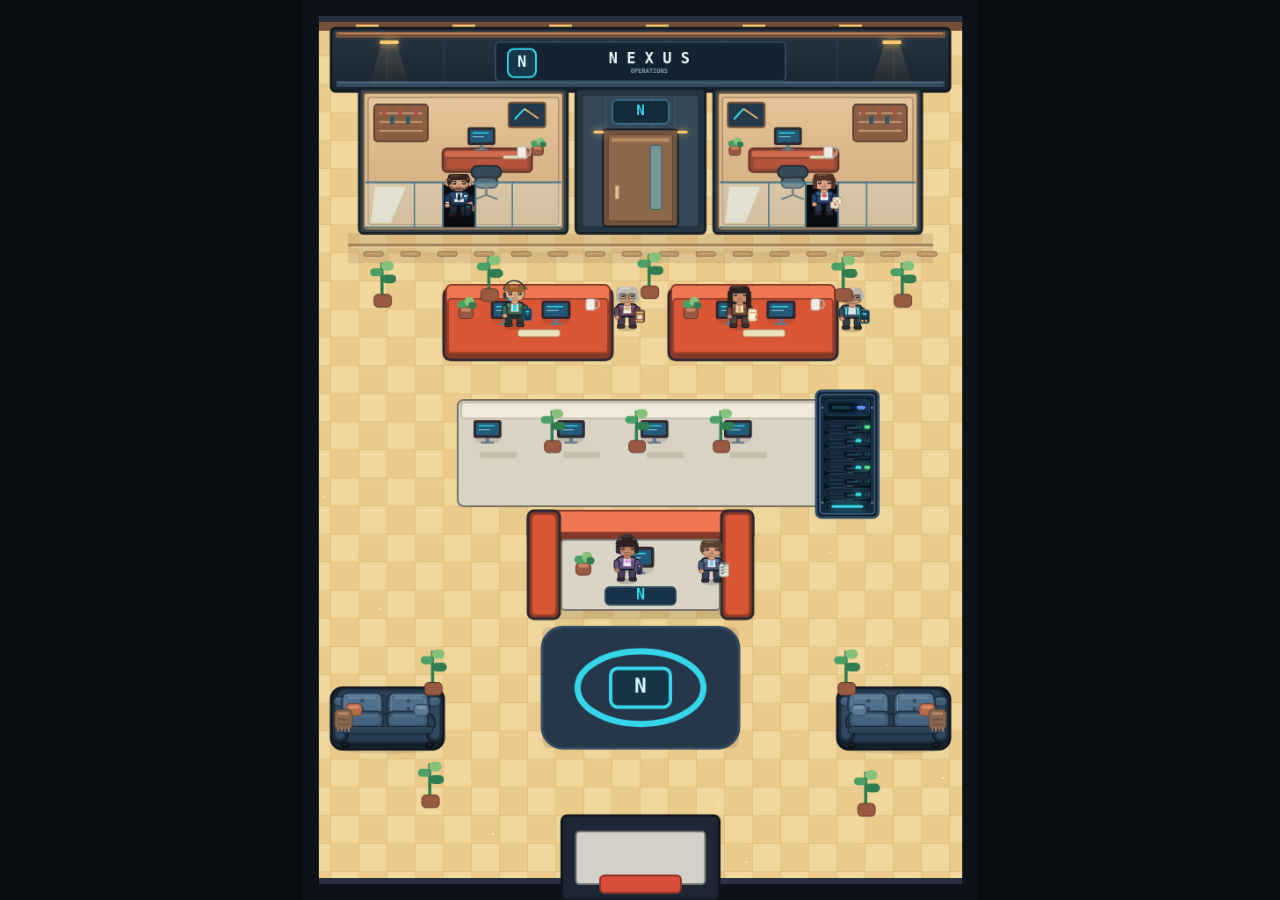
==== index.html @ 33856829 "Office 2.11 finish detailed recognizable character ensemble" ====
<!doctype html>
<html lang="de">
<head>
  <meta charset="utf-8">
  <meta name="viewport" content="width=device-width,initial-scale=1,viewport-fit=cover">
  <meta name="theme-color" content="#080b10">
  <meta http-equiv="Cache-Control" content="no-cache, no-store, must-revalidate">
  <title>NEXUS Office 2.11</title>
  <link rel="stylesheet" href="./styles.css?v=310">
</head>
<body>
  <main class="office-fullscreen">
    <canvas id="game" width="768" height="1024" aria-label="NEXUS Office"></canvas>
  </main>

  <script src="./map-data.js?v=310"></script>
  <script src="./sprite-system.js?v=310"></script>
  <script src="./app.js?v=310"></script>
</body>
</html>
---- styles.css ----
*{box-sizing:border-box}
html,body{
  margin:0;
  width:100%;
  height:100%;
  min-height:100%;
  overflow:hidden;
  overscroll-behavior:none;
  background:#080b10;
}
body{
  min-height:100dvh;
  display:grid;
  place-items:center;
}
.office-fullscreen{
  width:100vw;
  height:100dvh;
  display:flex;
  align-items:center;
  justify-content:center;
  overflow:hidden;
  background:#080b10;
}
#game{
  display:block;
  width:min(100vw,75dvh);
  height:auto;
  max-width:100vw;
  max-height:100dvh;
  aspect-ratio:3/4;
  background:#080b10;
  image-rendering:auto;
  touch-action:none;
  user-select:none;
  -webkit-user-select:none;
  -webkit-touch-callout:none;
}
@media (orientation:landscape){
  #game{
    width:auto;
    height:100dvh;
    max-width:100vw;
  }
}
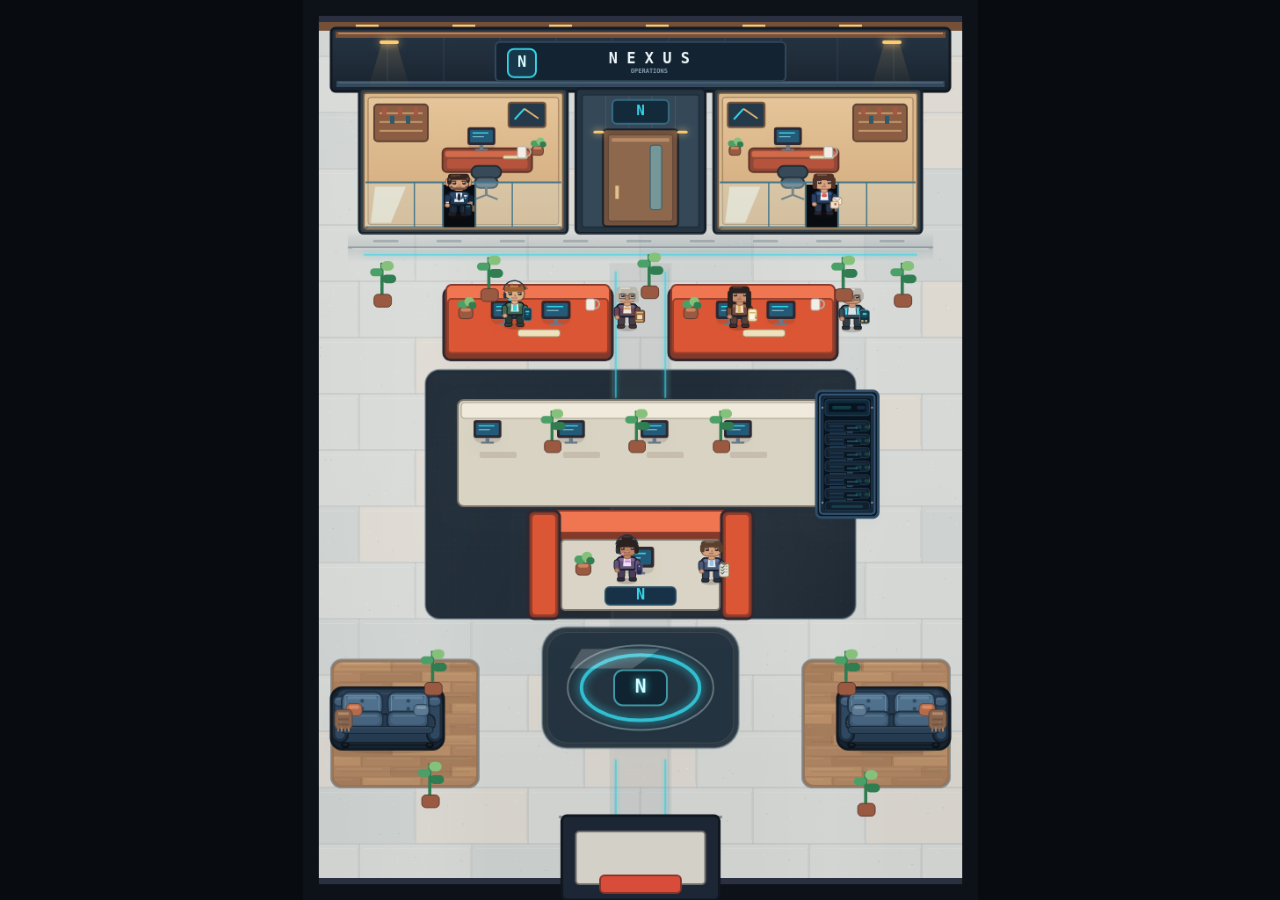
==== commit 0f94100c: "Office 2.12 modernize floor materials and inlays" ====
--- a/index.html
+++ b/index.html
@@ -5,16 +5,16 @@
   <meta name="viewport" content="width=device-width,initial-scale=1,viewport-fit=cover">
   <meta name="theme-color" content="#080b10">
   <meta http-equiv="Cache-Control" content="no-cache, no-store, must-revalidate">
-  <title>NEXUS Office 2.11</title>
-  <link rel="stylesheet" href="./styles.css?v=310">
+  <title>NEXUS Office 2.12</title>
+  <link rel="stylesheet" href="./styles.css?v=320">
 </head>
 <body>
   <main class="office-fullscreen">
     <canvas id="game" width="768" height="1024" aria-label="NEXUS Office"></canvas>
   </main>
 
-  <script src="./map-data.js?v=310"></script>
-  <script src="./sprite-system.js?v=310"></script>
-  <script src="./app.js?v=310"></script>
+  <script src="./map-data.js?v=320"></script>
+  <script src="./sprite-system.js?v=320"></script>
+  <script src="./app.js?v=320"></script>
 </body>
 </html>
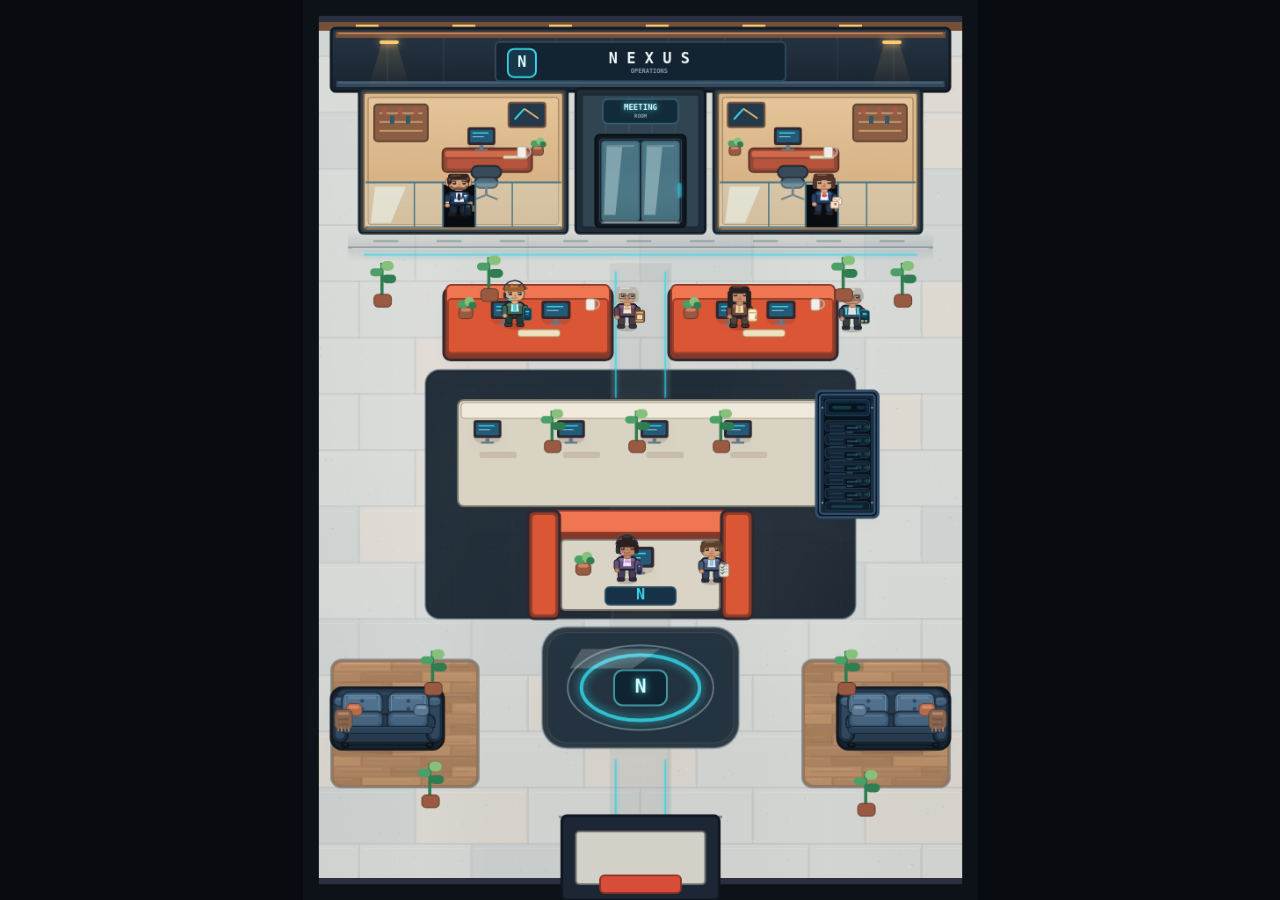
==== commit 20161463: "Office 2.13 add animated meeting room scene" ====
--- a/index.html
+++ b/index.html
@@ -5,16 +5,16 @@
   <meta name="viewport" content="width=device-width,initial-scale=1,viewport-fit=cover">
   <meta name="theme-color" content="#080b10">
   <meta http-equiv="Cache-Control" content="no-cache, no-store, must-revalidate">
-  <title>NEXUS Office 2.12</title>
-  <link rel="stylesheet" href="./styles.css?v=320">
+  <title>NEXUS Office 2.13</title>
+  <link rel="stylesheet" href="./styles.css?v=330">
 </head>
 <body>
   <main class="office-fullscreen">
     <canvas id="game" width="768" height="1024" aria-label="NEXUS Office"></canvas>
   </main>
 
-  <script src="./map-data.js?v=320"></script>
-  <script src="./sprite-system.js?v=320"></script>
-  <script src="./app.js?v=320"></script>
+  <script src="./map-data.js?v=330"></script>
+  <script src="./sprite-system.js?v=330"></script>
+  <script src="./app.js?v=330"></script>
 </body>
 </html>
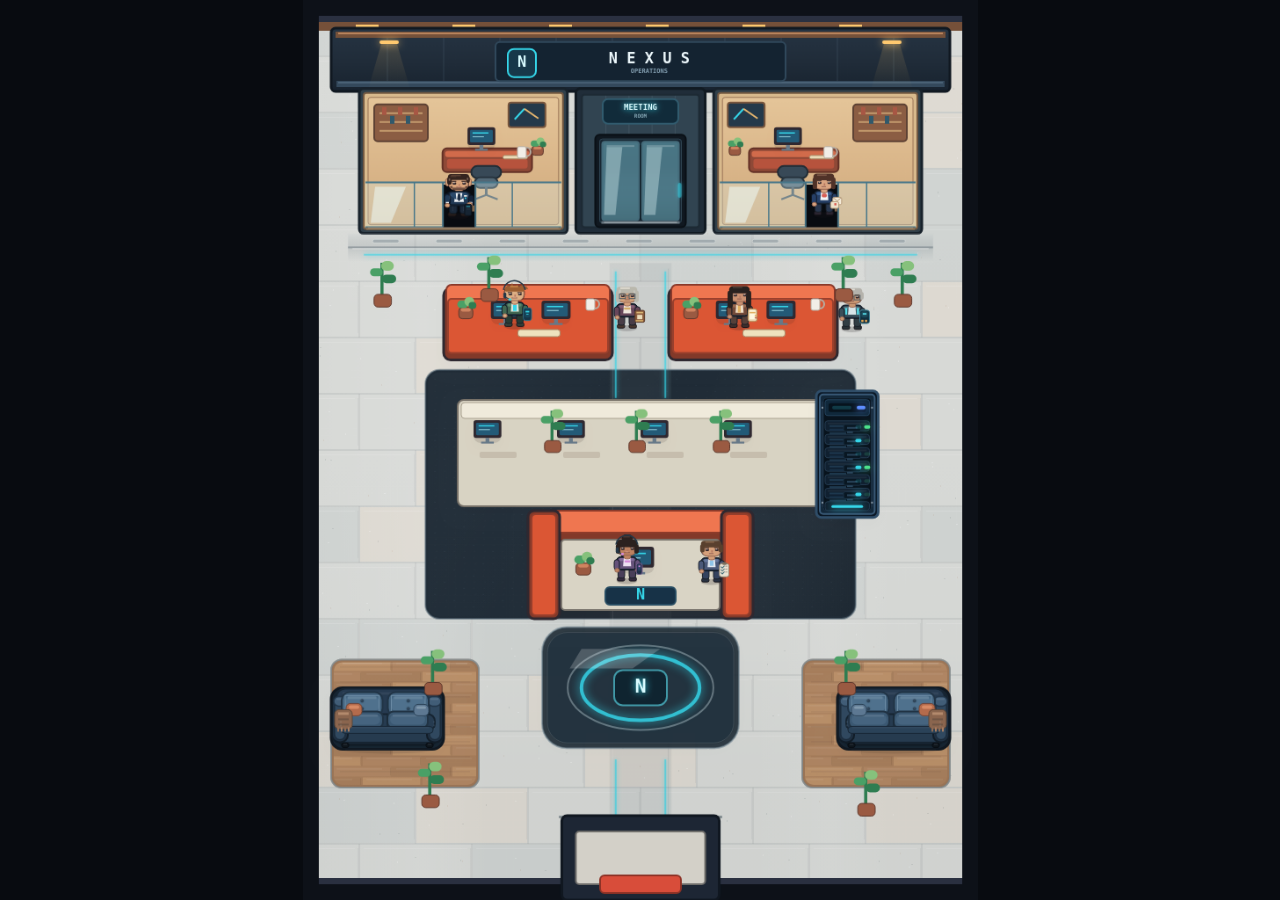
==== commit 885453af: "Office 2.14 rebuild meeting room with closer scene camera" ====
--- a/index.html
+++ b/index.html
@@ -5,16 +5,16 @@
   <meta name="viewport" content="width=device-width,initial-scale=1,viewport-fit=cover">
   <meta name="theme-color" content="#080b10">
   <meta http-equiv="Cache-Control" content="no-cache, no-store, must-revalidate">
-  <title>NEXUS Office 2.13</title>
-  <link rel="stylesheet" href="./styles.css?v=330">
+  <title>NEXUS Office 2.14</title>
+  <link rel="stylesheet" href="./styles.css?v=340">
 </head>
 <body>
   <main class="office-fullscreen">
     <canvas id="game" width="768" height="1024" aria-label="NEXUS Office"></canvas>
   </main>
 
-  <script src="./map-data.js?v=330"></script>
-  <script src="./sprite-system.js?v=330"></script>
-  <script src="./app.js?v=330"></script>
+  <script src="./map-data.js?v=340"></script>
+  <script src="./sprite-system.js?v=340"></script>
+  <script src="./app.js?v=340"></script>
 </body>
 </html>
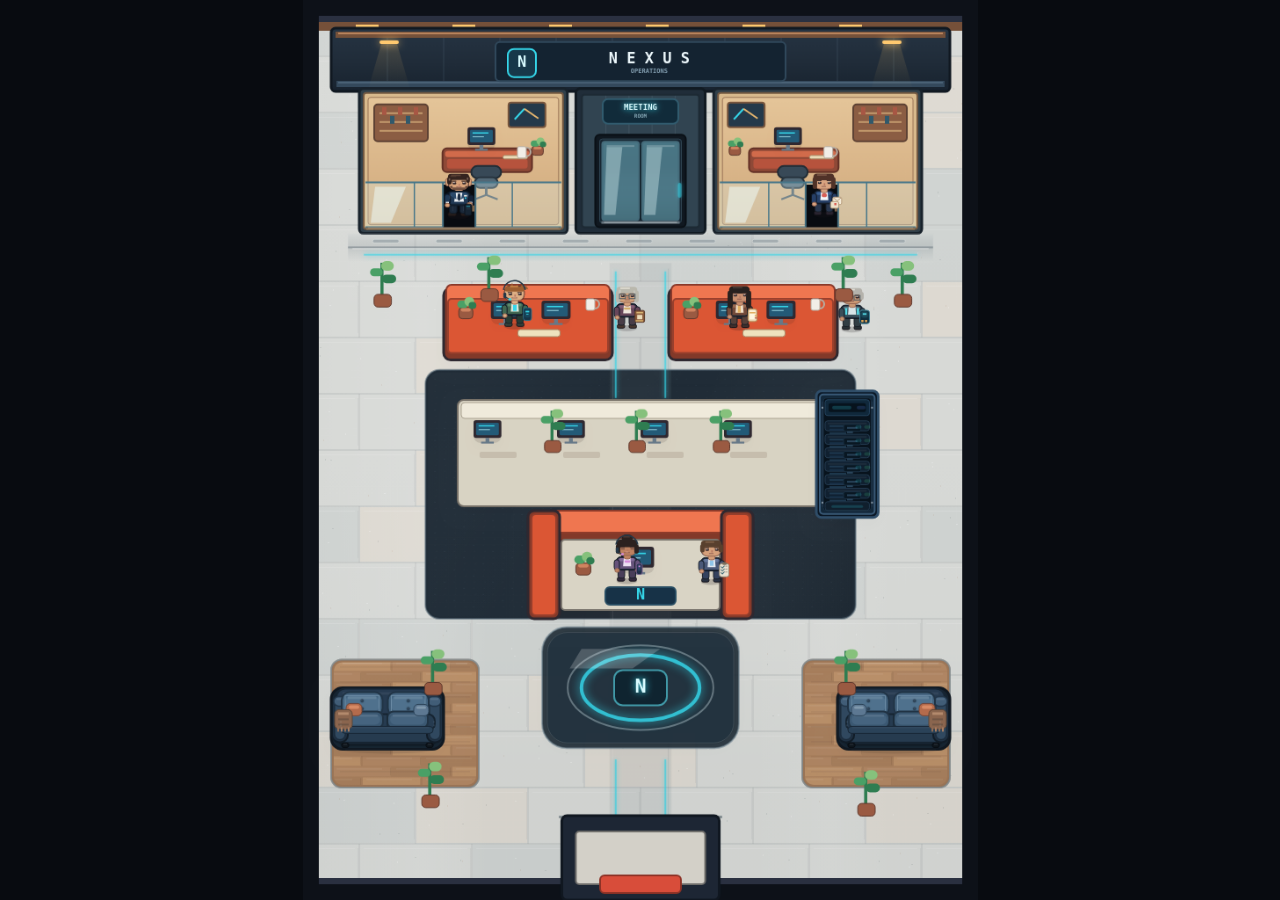
==== commit 738e66c2: "Office 2.15 refine meeting table and smart whiteboard" ====
--- a/index.html
+++ b/index.html
@@ -5,16 +5,16 @@
   <meta name="viewport" content="width=device-width,initial-scale=1,viewport-fit=cover">
   <meta name="theme-color" content="#080b10">
   <meta http-equiv="Cache-Control" content="no-cache, no-store, must-revalidate">
-  <title>NEXUS Office 2.14</title>
-  <link rel="stylesheet" href="./styles.css?v=340">
+  <title>NEXUS Office 2.15</title>
+  <link rel="stylesheet" href="./styles.css?v=350">
 </head>
 <body>
   <main class="office-fullscreen">
     <canvas id="game" width="768" height="1024" aria-label="NEXUS Office"></canvas>
   </main>
 
-  <script src="./map-data.js?v=340"></script>
-  <script src="./sprite-system.js?v=340"></script>
-  <script src="./app.js?v=340"></script>
+  <script src="./map-data.js?v=350"></script>
+  <script src="./sprite-system.js?v=350"></script>
+  <script src="./app.js?v=350"></script>
 </body>
 </html>
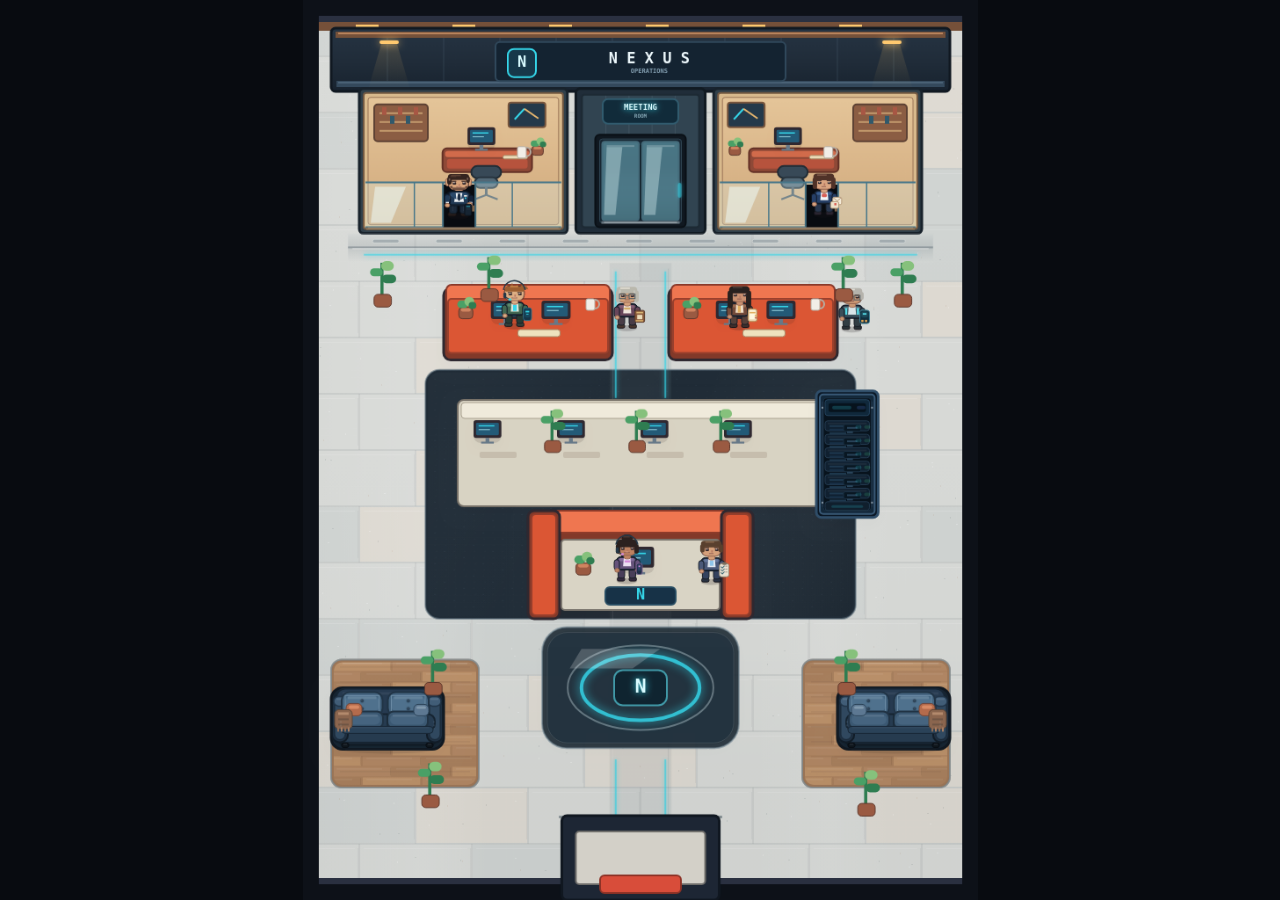
==== commit 69a7e7e2: "Office 2.16 mount whiteboard to presentation wall" ====
--- a/index.html
+++ b/index.html
@@ -5,16 +5,16 @@
   <meta name="viewport" content="width=device-width,initial-scale=1,viewport-fit=cover">
   <meta name="theme-color" content="#080b10">
   <meta http-equiv="Cache-Control" content="no-cache, no-store, must-revalidate">
-  <title>NEXUS Office 2.15</title>
-  <link rel="stylesheet" href="./styles.css?v=350">
+  <title>NEXUS Office 2.16</title>
+  <link rel="stylesheet" href="./styles.css?v=360">
 </head>
 <body>
   <main class="office-fullscreen">
     <canvas id="game" width="768" height="1024" aria-label="NEXUS Office"></canvas>
   </main>
 
-  <script src="./map-data.js?v=350"></script>
-  <script src="./sprite-system.js?v=350"></script>
-  <script src="./app.js?v=350"></script>
+  <script src="./map-data.js?v=360"></script>
+  <script src="./sprite-system.js?v=360"></script>
+  <script src="./app.js?v=360"></script>
 </body>
 </html>
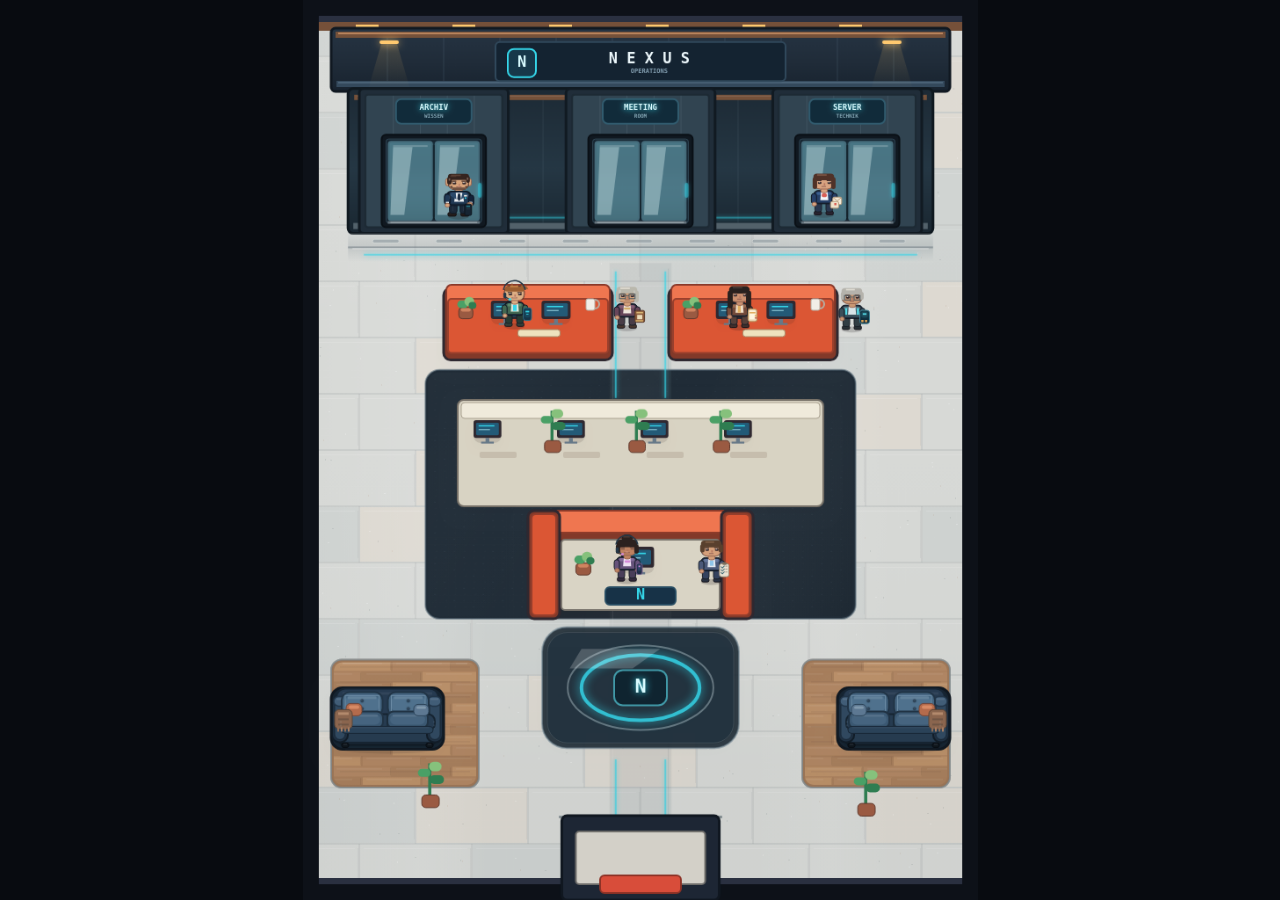
==== commit 6b6bfc50: "Office 2.17 add archive and server room scenes" ====
--- a/index.html
+++ b/index.html
@@ -5,16 +5,16 @@
   <meta name="viewport" content="width=device-width,initial-scale=1,viewport-fit=cover">
   <meta name="theme-color" content="#080b10">
   <meta http-equiv="Cache-Control" content="no-cache, no-store, must-revalidate">
-  <title>NEXUS Office 2.16</title>
-  <link rel="stylesheet" href="./styles.css?v=360">
+  <title>NEXUS Office 2.17</title>
+  <link rel="stylesheet" href="./styles.css?v=370">
 </head>
 <body>
   <main class="office-fullscreen">
     <canvas id="game" width="768" height="1024" aria-label="NEXUS Office"></canvas>
   </main>
 
-  <script src="./map-data.js?v=360"></script>
-  <script src="./sprite-system.js?v=360"></script>
-  <script src="./app.js?v=360"></script>
+  <script src="./map-data.js?v=370"></script>
+  <script src="./sprite-system.js?v=370"></script>
+  <script src="./app.js?v=370"></script>
 </body>
 </html>
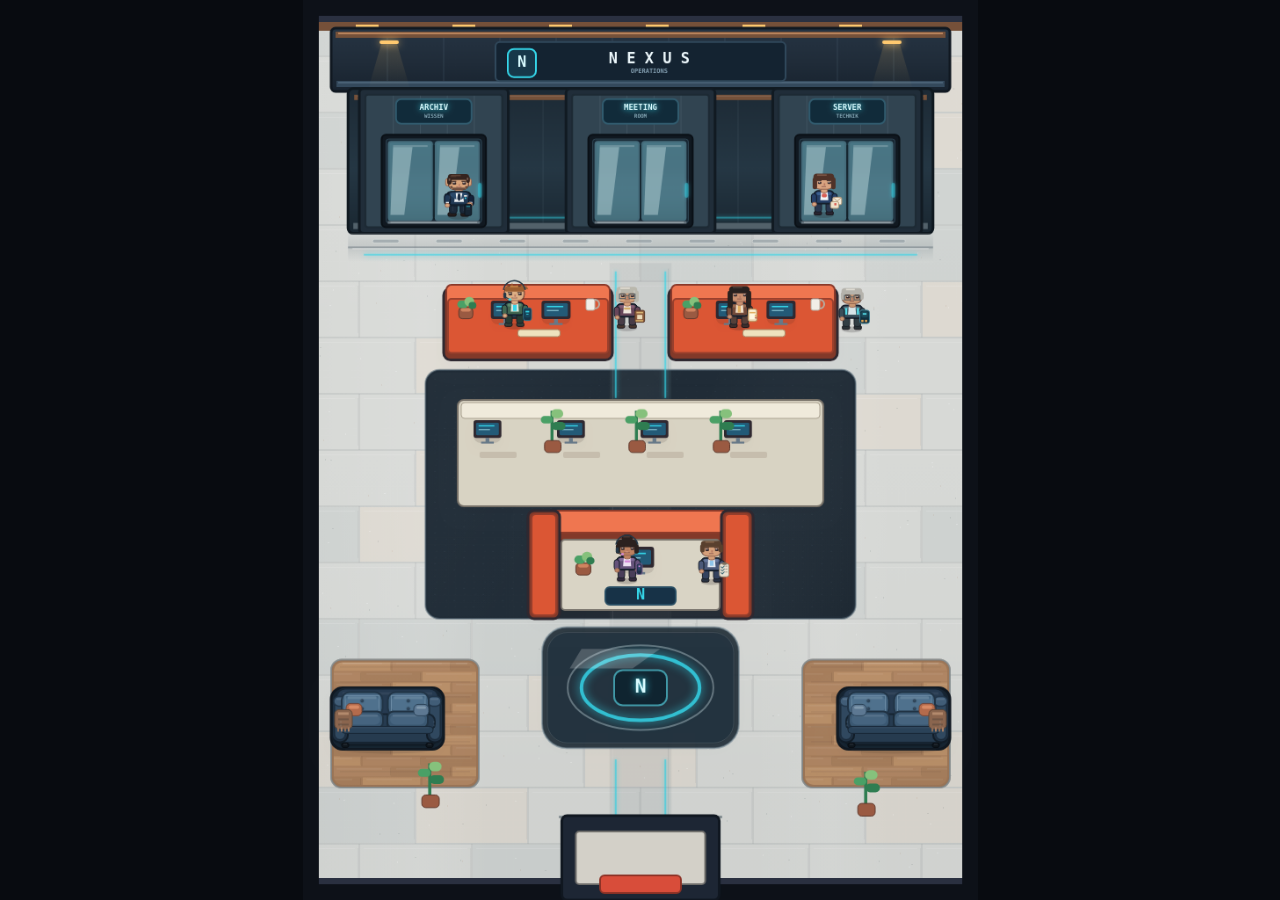
==== commit 1c2d1138: "Office 2.18 detail archive furniture and circulation files" ====
--- a/index.html
+++ b/index.html
@@ -5,16 +5,16 @@
   <meta name="viewport" content="width=device-width,initial-scale=1,viewport-fit=cover">
   <meta name="theme-color" content="#080b10">
   <meta http-equiv="Cache-Control" content="no-cache, no-store, must-revalidate">
-  <title>NEXUS Office 2.17</title>
-  <link rel="stylesheet" href="./styles.css?v=370">
+  <title>NEXUS Office 2.18</title>
+  <link rel="stylesheet" href="./styles.css?v=380">
 </head>
 <body>
   <main class="office-fullscreen">
     <canvas id="game" width="768" height="1024" aria-label="NEXUS Office"></canvas>
   </main>
 
-  <script src="./map-data.js?v=370"></script>
-  <script src="./sprite-system.js?v=370"></script>
-  <script src="./app.js?v=370"></script>
+  <script src="./map-data.js?v=380"></script>
+  <script src="./sprite-system.js?v=380"></script>
+  <script src="./app.js?v=380"></script>
 </body>
 </html>
